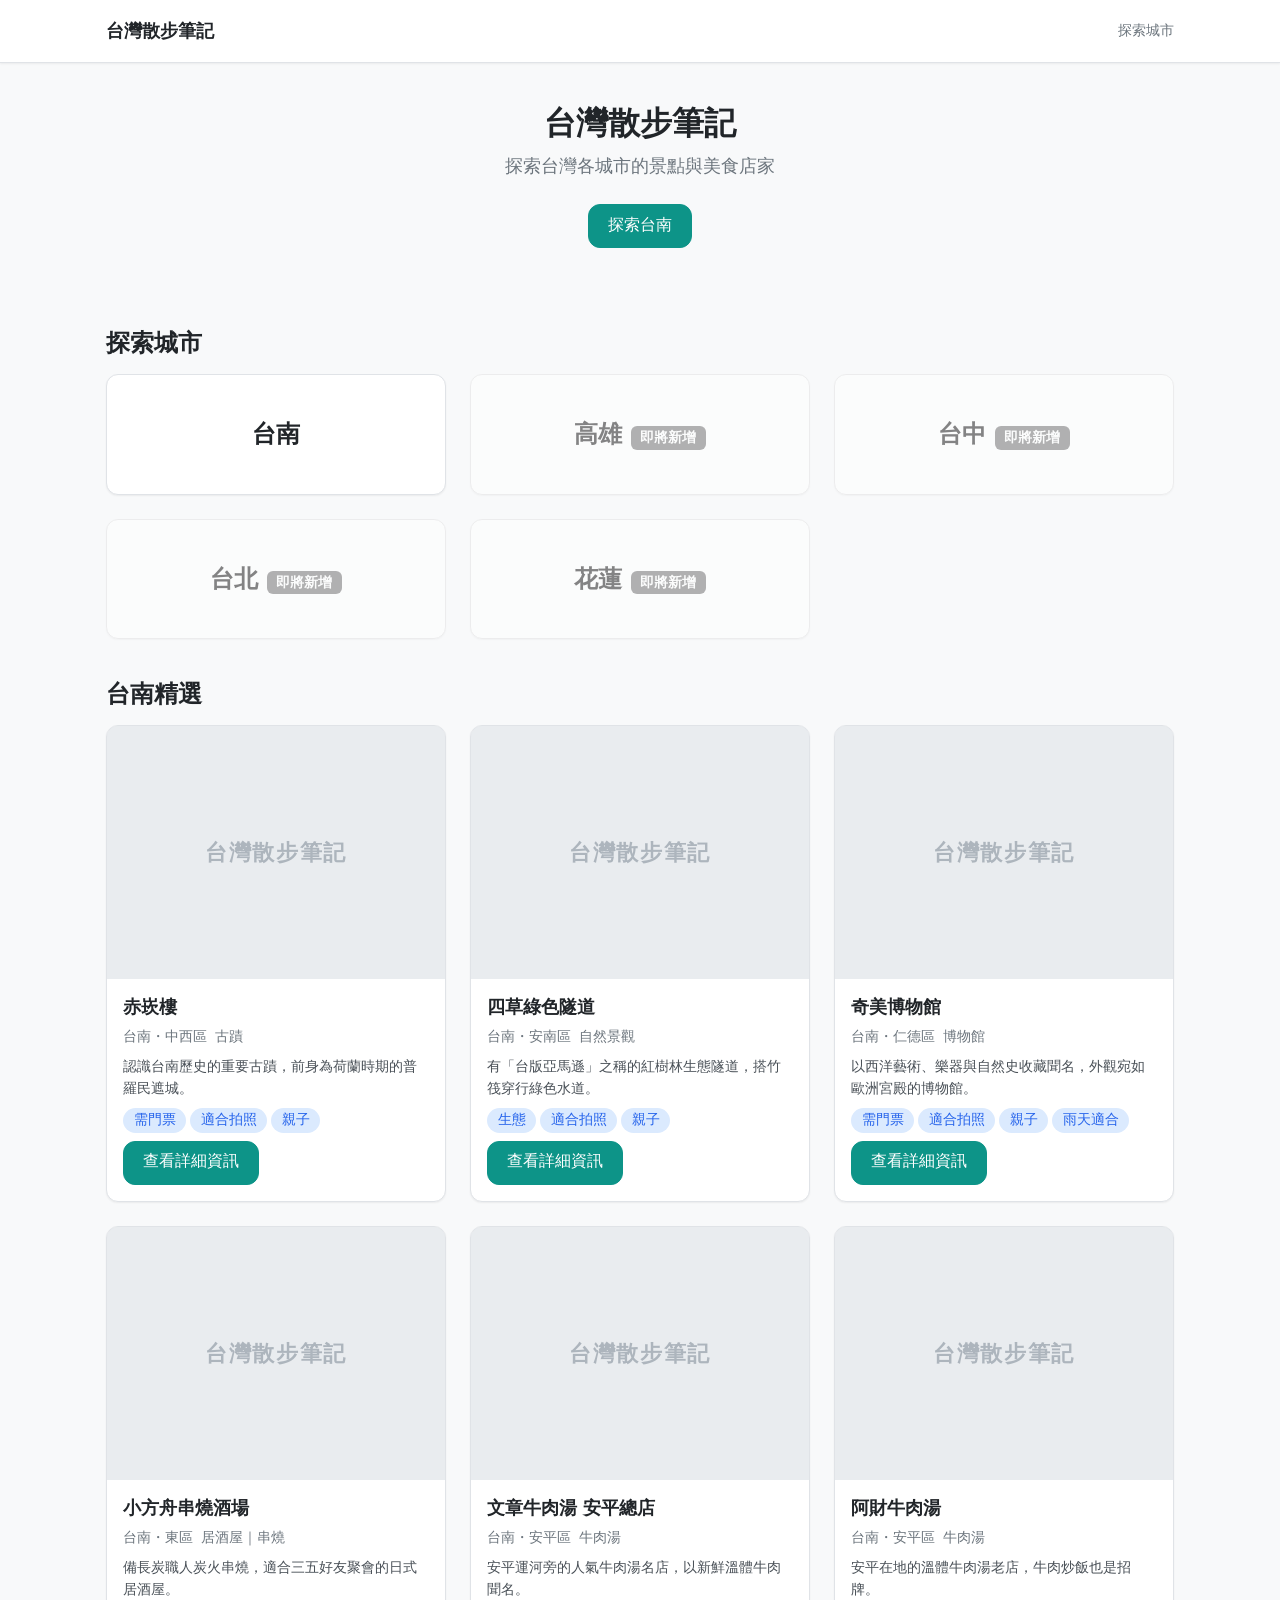
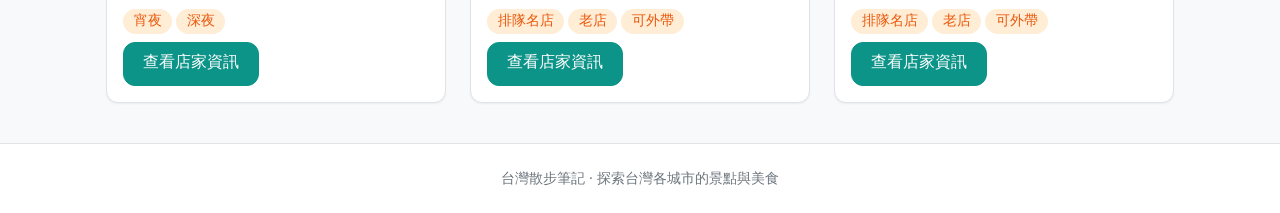
==== index.html @ 7b6f694f "台灣散步筆記（第一版） 台灣旅遊美食靜態網站，第一版聚焦台南。 - 首頁：城市入口 + 隨機精選（index.html / assets/js/home.js） - 城市頁：Leaflet 地圖 + " ====
<!DOCTYPE html>
<html lang="zh-Hant">
<head>
  <meta charset="UTF-8">
  <meta name="viewport" content="width=device-width, initial-scale=1">
  <title>台灣散步筆記 · 探索台灣各城市的景點與美食</title>
  <link rel="stylesheet" href="assets/css/style.css">
  <style>
    /* 首頁專用：僅為 hero 版面與段落間距，未更動任何共用元件樣式 */
    .hero {
      text-align: center;
      padding-block: var(--space-xl);
    }
    .hero h1 {
      font-size: var(--fs-2xl);
      margin-bottom: var(--space-sm);
    }
    .hero__intro {
      color: var(--color-text-muted);
      font-size: var(--fs-lg);
      margin: 0 auto var(--space-lg);
      max-width: 40ch;
    }
    .home-section {
      margin-block: var(--space-xl);
    }
    .home-section > h2 {
      font-size: var(--fs-xl);
    }
  </style>
</head>
<body>
  <header class="site-header">
    <div class="container">
      <a class="site-title" href="index.html">台灣散步筆記</a>
      <nav class="nav"><a href="index.html#cities">探索城市</a></nav>
    </div>
  </header>

  <main class="container">
    <!-- 1. Hero：網站名、一句介紹、探索台南按鈕 -->
    <section class="hero">
      <h1>台灣散步筆記</h1>
      <p class="hero__intro">探索台灣各城市的景點與美食店家</p>
      <a class="btn btn--primary" href="city.html?city=tainan">探索台南</a>
    </section>

    <!-- 2. 城市入口（nav 錨點目標）：由 home.js 填入 #cityGrid -->
    <section class="home-section" id="cities">
      <h2>探索城市</h2>
      <div class="city-grid" id="cityGrid"></div>
    </section>

    <!-- 3. 本期精選：由 home.js 隨機填入 #featuredGrid -->
    <section class="home-section">
      <h2>台南精選</h2>
      <div class="card-grid" id="featuredGrid"></div>
    </section>
  </main>

  <footer class="site-footer">
    <div class="container">台灣散步筆記 · 探索台灣各城市的景點與美食</div>
  </footer>

  <script src="data/data.js"></script>
  <script src="assets/js/shared.js"></script>
  <script src="assets/js/home.js"></script>
</body>
</html>
---- assets/css/style.css ----
/* ============================================================
 * style.css — 台灣散步筆記 共用樣式與設計系統
 * ============================================================
 * 這是全站共用的樣式表，供 Phase 2 各頁面套用。
 * 行動優先（mobile-first），桌機斷點為 min-width: 768px。
 *
 * ------------------------------------------------------------
 * 類別契約（CLASS CONTRACT）— 頁面請只使用以下類別名稱：
 * ------------------------------------------------------------
 * 版面 Layout
 *   .container        內容置中的最大寬度容器
 *   .site-header      頁首橫條（含網站名與導覽）
 *   .nav              頁首內的導覽連結列
 *   .site-footer      頁尾
 *
 * 卡片 Cards
 *   .card-grid        響應式卡片格線容器
 *   .card             單張卡片（景點／店家）
 *   .card-img         卡片圖片，object-fit:cover，固定 4:3
 *   .card-body        卡片文字區
 *   .card-title       卡片標題（地點名）
 *   .card-meta        卡片次要資訊（行政區、分類等）
 *
 * 標籤與徽章 Tags / Badges
 *   .tag              特色標籤／分類的小標
 *   .tag--attraction  景點色（藍）標籤
 *   .tag--restaurant  店家色（橘）標籤
 *   .badge            狀態徽章（如「即將新增」「需門票」）
 *
 * 按鈕 Buttons
 *   .btn              基本按鈕
 *   .btn--primary     主要動作按鈕（強調色）
 *
 * 篩選列 Filter bar
 *   .filter-bar       篩選列容器
 *   .filter-group     一組篩選（如「行政區」一組）
 *   .filter-btn       單顆篩選按鈕
 *   .filter-btn.is-active  作用中的篩選按鈕
 *
 * 城市入口 City entry
 *   .city-grid        城市卡片格線
 *   .city-card        單張城市卡片
 *   .city-card--disabled  即將新增（灰階、不可點）
 *
 * 詳細頁 Detail page
 *   .detail           詳細頁外層（桌機兩欄／手機堆疊）
 *   .detail-media     詳細頁圖片欄
 *   .detail-info      詳細頁資訊欄
 *
 * 空狀態 Empty state
 *   .empty-state      篩選無結果時的提示區
 *
 * 警告橫幅 Warning banner（給維護者，見 ADR 0001）
 *   .data-warning     資料含允許清單外用詞時的提示橫幅
 *
 * 地圖 Map
 *   .map              Leaflet 地圖容器（桌機 60vh／手機 50vh）
 *   .map-legend       地圖圖例（景點藍／店家橘）
 *   .map-preview      手機版固定於底部的地點預覽卡
 * ============================================================ */

/* ---------- 設計權杖 Design tokens ---------- */
:root {
  /* 色彩 palette — 清爽、現代、友善的旅遊風 */
  --color-bg:            #f8f9fa;   /* 頁面底色 */
  --color-surface:       #ffffff;   /* 卡片／面板底色 */
  --color-text:          #212529;   /* 主要文字 */
  --color-text-muted:    #6c757d;   /* 次要文字 */
  --color-border:        #e0e3e7;   /* 邊框、分隔線 */

  --color-primary:       #0d9488;   /* 品牌強調色（teal） */
  --color-primary-dark:  #0f766e;   /* 強調色深色（hover） */

  /* 地點類型／地圖標記色（全站共用，必填） */
  --color-attraction:    #2563eb;   /* 景點 = 藍 */
  --color-attraction-bg: #dbeafe;   /* 景點淺底 */
  --color-restaurant:    #ea580c;   /* 店家 = 橘 */
  --color-restaurant-bg: #ffedd5;   /* 店家淺底 */

  --color-warning:       #b45309;   /* 警告文字 */
  --color-warning-bg:    #fef3c7;   /* 警告底色 */
  --color-warning-border:#f59e0b;   /* 警告邊框 */

  /* 間距刻度 spacing scale */
  --space-xs:  0.25rem;
  --space-sm:  0.5rem;
  --space-md:  1rem;
  --space-lg:  1.5rem;
  --space-xl:  2.5rem;

  /* 圓角 border-radius */
  --radius-sm: 6px;
  --radius-md: 12px;
  --radius-lg: 20px;
  --radius-pill: 999px;

  /* 字級 font sizes */
  --fs-sm:   0.85rem;
  --fs-base: 1rem;
  --fs-lg:   1.15rem;
  --fs-xl:   1.5rem;
  --fs-2xl:  2rem;

  /* 陰影 shadow */
  --shadow-sm: 0 1px 2px rgba(0, 0, 0, 0.06);
  --shadow-md: 0 4px 12px rgba(0, 0, 0, 0.08);
  --shadow-lg: 0 10px 24px rgba(0, 0, 0, 0.12);

  /* 版面 */
  --container-max: 1100px;
}

/* ---------- 基礎 Base ---------- */
* { box-sizing: border-box; }

/* hidden 屬性保險：class 上的 display（如 .map-legend{display:flex}）會蓋掉
 * 瀏覽器內建的 [hidden]{display:none}，故明確以 !important 確保 hidden 生效。 */
[hidden] { display: none !important; }

html { -webkit-text-size-adjust: 100%; }

body {
  margin: 0;
  font-family: system-ui, -apple-system, "Segoe UI", Roboto,
               "Noto Sans TC", "Microsoft JhengHei", "PingFang TC", sans-serif;
  font-size: var(--fs-base);
  line-height: 1.6;
  color: var(--color-text);
  background: var(--color-bg);
}

img { max-width: 100%; display: block; }

a { color: var(--color-primary); text-decoration: none; }
a:hover { text-decoration: underline; }

h1, h2, h3 { line-height: 1.25; margin: 0 0 var(--space-md); }

/* ---------- 版面 Layout ---------- */
.container {
  width: 100%;
  max-width: var(--container-max);
  margin-inline: auto;
  padding-inline: var(--space-md);
}

.site-header {
  background: var(--color-surface);
  border-bottom: 1px solid var(--color-border);
  box-shadow: var(--shadow-sm);
}
.site-header .container {
  display: flex;
  flex-wrap: wrap;
  align-items: center;
  justify-content: space-between;
  gap: var(--space-sm);
  padding-block: var(--space-md);
}
.site-header .site-title,
.site-header .brand {
  font-size: var(--fs-lg);
  font-weight: 700;
  color: var(--color-text);
}

.nav {
  display: flex;
  flex-wrap: wrap;
  gap: var(--space-md);
  align-items: center;
}
.nav a {
  color: var(--color-text-muted);
  font-size: var(--fs-sm);
  padding: var(--space-xs) 0;
}
.nav a:hover,
.nav a.is-active { color: var(--color-primary); text-decoration: none; }

.site-footer {
  margin-top: var(--space-xl);
  padding-block: var(--space-lg);
  border-top: 1px solid var(--color-border);
  background: var(--color-surface);
  color: var(--color-text-muted);
  font-size: var(--fs-sm);
  text-align: center;
}

/* ---------- 卡片 Cards ---------- */
.card-grid {
  display: grid;
  gap: var(--space-lg);
  grid-template-columns: 1fr;               /* 手機：單欄 */
}
@media (min-width: 768px) {
  .card-grid { grid-template-columns: repeat(3, 1fr); } /* 桌機：三欄 */
}

.card {
  background: var(--color-surface);
  border: 1px solid var(--color-border);
  border-radius: var(--radius-md);
  box-shadow: var(--shadow-sm);
  overflow: hidden;
  display: flex;
  flex-direction: column;
  transition: transform 0.15s ease, box-shadow 0.15s ease;
}
.card:hover {
  transform: translateY(-3px);
  box-shadow: var(--shadow-md);
}

.card-img {
  width: 100%;
  aspect-ratio: 4 / 3;          /* 固定 4:3 */
  object-fit: cover;
  background: var(--color-border);
}

.card-body {
  padding: var(--space-md);
  display: flex;
  flex-direction: column;
  gap: var(--space-sm);
  flex: 1;
}
.card-title {
  font-size: var(--fs-lg);
  font-weight: 700;
  margin: 0;
}
.card-meta {
  font-size: var(--fs-sm);
  color: var(--color-text-muted);
  display: flex;
  flex-wrap: wrap;
  gap: var(--space-xs) var(--space-sm);
}
/* 整張卡片是可點的連結：清掉底線與繼承色 */
a.card { color: inherit; text-decoration: none; }
a.card:hover { text-decoration: none; }
.card-desc {
  margin: 0;
  font-size: var(--fs-sm);
  color: #495057;
}
.card-tags {
  display: flex;
  flex-wrap: wrap;
  gap: var(--space-xs);
}
.card-cta {
  margin-top: auto;   /* 按鈕永遠貼卡片底部，卡片高度不一時仍對齊 */
  align-self: flex-start;
}

/* ---------- 標籤與徽章 Tags / Badges ---------- */
.tag {
  display: inline-block;
  font-size: var(--fs-sm);
  line-height: 1;
  padding: 0.35em 0.7em;
  border-radius: var(--radius-pill);
  background: var(--color-bg);
  color: var(--color-text-muted);
  border: 1px solid var(--color-border);
}
.tag--attraction {
  background: var(--color-attraction-bg);
  color: var(--color-attraction);
  border-color: transparent;
}
.tag--restaurant {
  background: var(--color-restaurant-bg);
  color: var(--color-restaurant);
  border-color: transparent;
}

.badge {
  display: inline-block;
  font-size: var(--fs-sm);
  font-weight: 600;
  line-height: 1;
  padding: 0.35em 0.7em;
  border-radius: var(--radius-sm);
  background: var(--color-primary);
  color: #fff;
}

/* ---------- 按鈕 Buttons ---------- */
.btn {
  display: inline-block;
  font: inherit;
  font-size: var(--fs-base);
  line-height: 1.2;
  padding: 0.6em 1.2em;
  min-height: 44px;                 /* 手機觸控目標 */
  border: 1px solid var(--color-border);
  border-radius: var(--radius-md);
  background: var(--color-surface);
  color: var(--color-text);
  cursor: pointer;
  text-align: center;
  transition: background 0.15s ease, border-color 0.15s ease;
}
.btn:hover { background: var(--color-bg); text-decoration: none; }
.btn--primary {
  background: var(--color-primary);
  border-color: var(--color-primary);
  color: #fff;
}
.btn--primary:hover { background: var(--color-primary-dark); border-color: var(--color-primary-dark); }

/* ---------- 篩選列 Filter bar ---------- */
.filter-bar {
  display: flex;
  flex-direction: column;
  gap: var(--space-md);
  margin-block: var(--space-lg);
}
.filter-group {
  display: flex;
  flex-wrap: wrap;
  align-items: center;
  gap: var(--space-sm);
}
.filter-group__label {
  font-size: var(--fs-sm);
  font-weight: 600;
  color: var(--color-text-muted);
  margin-right: var(--space-xs);
}
.filter-btn {
  font: inherit;
  font-size: var(--fs-sm);
  line-height: 1;
  padding: 0.5em 0.9em;
  min-height: 40px;
  border: 1px solid var(--color-border);
  border-radius: var(--radius-pill);
  background: var(--color-surface);
  color: var(--color-text);
  cursor: pointer;
  transition: background 0.15s ease, color 0.15s ease, border-color 0.15s ease;
}
.filter-btn:hover { background: var(--color-bg); }
.filter-btn.is-active {
  background: var(--color-primary);
  border-color: var(--color-primary);
  color: #fff;
}

/* ---------- 城市入口 City entry ---------- */
.city-grid {
  display: grid;
  gap: var(--space-lg);
  grid-template-columns: 1fr;
}
@media (min-width: 768px) {
  .city-grid { grid-template-columns: repeat(3, 1fr); }
}
.city-card {
  position: relative;
  background: var(--color-surface);
  border: 1px solid var(--color-border);
  border-radius: var(--radius-md);
  box-shadow: var(--shadow-sm);
  padding: var(--space-xl) var(--space-lg);
  text-align: center;
  font-size: var(--fs-xl);
  font-weight: 700;
  color: var(--color-text);
  transition: transform 0.15s ease, box-shadow 0.15s ease;
}
a.city-card:hover {
  transform: translateY(-3px);
  box-shadow: var(--shadow-md);
  text-decoration: none;
}
.city-card--disabled {
  filter: grayscale(1);
  opacity: 0.55;
  pointer-events: none;         /* 即將新增：不可點 */
  cursor: default;
}

/* ---------- 詳細頁 Detail page ---------- */
.detail {
  display: grid;
  gap: var(--space-lg);
  grid-template-columns: 1fr;    /* 手機：堆疊 */
  margin-block: var(--space-lg);
}
@media (min-width: 768px) {
  .detail { grid-template-columns: 1fr 1fr; align-items: start; } /* 桌機：兩欄 */
}
.detail-media img {
  width: 100%;
  aspect-ratio: 4 / 3;
  object-fit: cover;
  border-radius: var(--radius-md);
  box-shadow: var(--shadow-sm);
}
.detail-info {
  display: flex;
  flex-direction: column;
  gap: var(--space-md);
}

/* ---------- 空狀態 Empty state ---------- */
.empty-state {
  text-align: center;
  color: var(--color-text-muted);
  padding: var(--space-xl) var(--space-md);
  border: 1px dashed var(--color-border);
  border-radius: var(--radius-md);
  background: var(--color-surface);
}

/* ---------- 警告橫幅 Warning banner（給維護者，ADR 0001） ---------- */
.data-warning {
  background: var(--color-warning-bg);
  border: 1px solid var(--color-warning-border);
  border-left-width: 5px;
  color: var(--color-warning);
  border-radius: var(--radius-sm);
  padding: var(--space-md);
  margin-block: var(--space-md);
  font-size: var(--fs-sm);
}

/* ---------- 地圖 Map ---------- */
.map {
  width: 100%;
  height: 50vh;                  /* 手機 */
  border-radius: var(--radius-md);
  overflow: hidden;
  box-shadow: var(--shadow-sm);
}
@media (min-width: 768px) {
  .map { height: 60vh; }         /* 桌機 */
}

.map-legend {
  display: flex;
  flex-wrap: wrap;
  gap: var(--space-md);
  padding: var(--space-sm) var(--space-md);
  background: var(--color-surface);
  border: 1px solid var(--color-border);
  border-radius: var(--radius-md);
  font-size: var(--fs-sm);
}
.map-legend__item { display: inline-flex; align-items: center; gap: var(--space-xs); }
.map-legend__dot {
  width: 14px; height: 14px;
  border-radius: 50%;
  display: inline-block;
}
.map-legend__dot--attraction { background: var(--color-attraction); }
.map-legend__dot--restaurant { background: var(--color-restaurant); }

/* 手機版：固定於畫面底部的地點預覽卡 */
.map-preview {
  position: fixed;
  left: var(--space-md);
  right: var(--space-md);
  bottom: var(--space-md);
  z-index: 1000;
  background: var(--color-surface);
  border: 1px solid var(--color-border);
  border-radius: var(--radius-md);
  box-shadow: var(--shadow-lg);
  padding: var(--space-md);
}
.map-preview[hidden] { display: none; }
@media (min-width: 768px) {
  /* 桌機不用固定底部卡；如需顯示可改為靜態面板 */
  .map-preview {
    position: static;
    left: auto; right: auto; bottom: auto;
    box-shadow: var(--shadow-sm);
  }
}

/* 地圖預覽卡內部版面（由 shared.js 的 renderPreview 產生） */
.map-preview__inner,
.map-preview { display: flex; gap: var(--space-md); align-items: flex-start; }
.map-preview__img {
  width: 96px;
  flex: 0 0 96px;
  aspect-ratio: 4 / 3;
  object-fit: cover;
  border-radius: var(--radius-sm);
}
.map-preview__content { flex: 1; min-width: 0; display: flex; flex-direction: column; gap: var(--space-xs); }
.map-preview__title { font-weight: 700; font-size: var(--fs-lg); }
.map-preview__meta { font-size: var(--fs-sm); color: var(--color-text-muted); }
.map-preview__desc { margin: 0; font-size: var(--fs-sm); color: #495057; }
.map-preview__dishes { font-size: var(--fs-sm); }
.map-preview__tags { display: flex; flex-wrap: wrap; gap: var(--space-xs); }
.map-preview__content .btn { margin-top: var(--space-xs); align-self: flex-start; }
/* 關閉鈕（可選用） */
.map-preview__close {
  position: absolute; top: var(--space-xs); right: var(--space-sm);
  border: none; background: none; font-size: 1.4rem; line-height: 1;
  color: var(--color-text-muted); cursor: pointer;
}
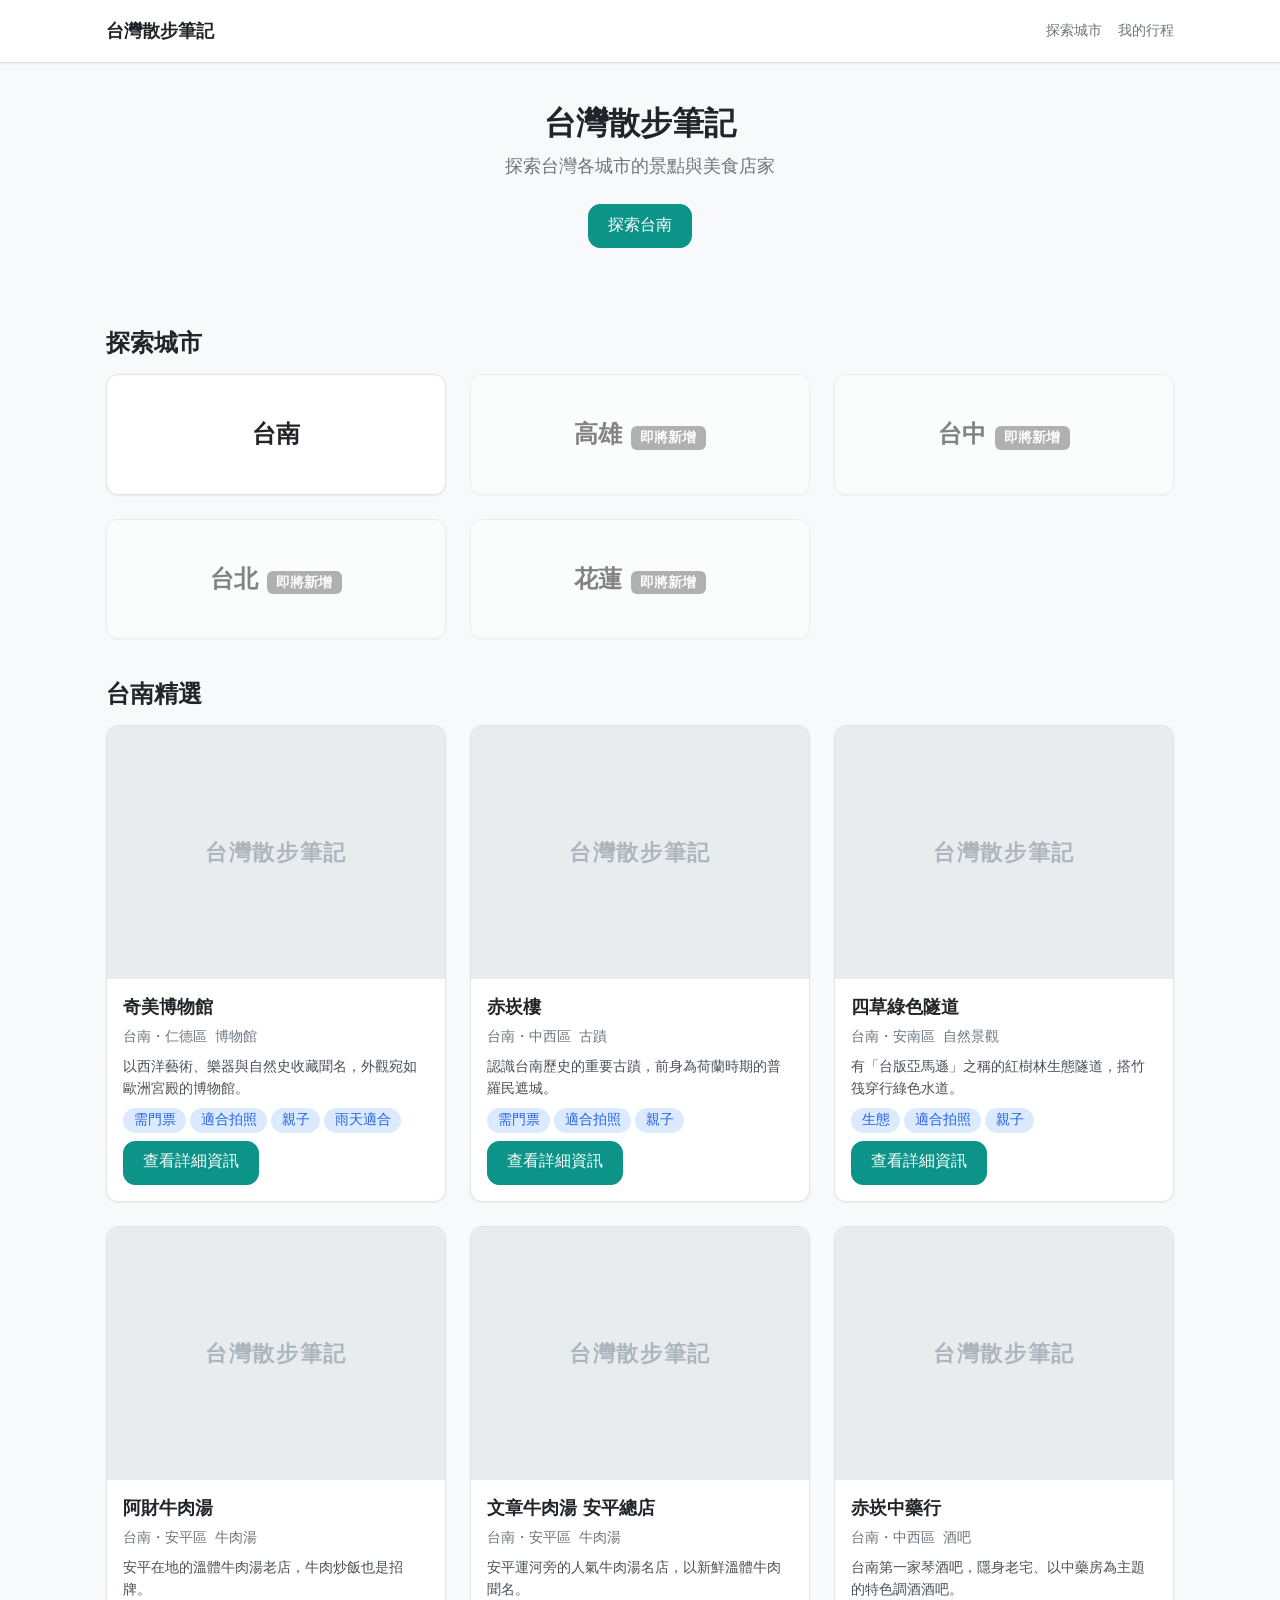
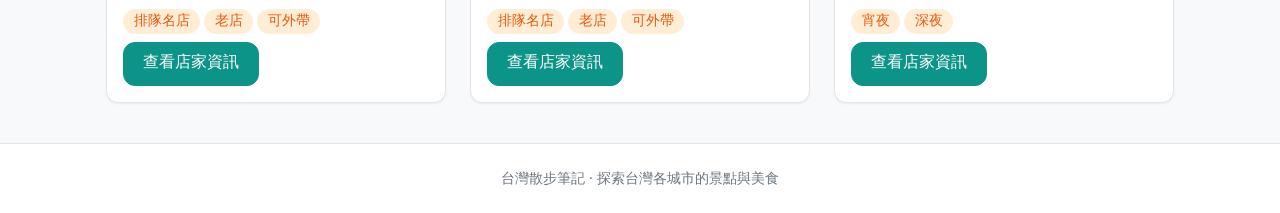
==== commit 3effa00b: "feat: 新增「我的行程」規劃頁（localStorage、多行程、天數安排） - 新增 plan.html + plan.js：行程管理（多個命名行程、切換/改名/刪除）、   抽象天數（未分配＋" ====
--- a/index.html
+++ b/index.html
@@ -33,7 +33,7 @@
   <header class="site-header">
     <div class="container">
       <a class="site-title" href="index.html">台灣散步筆記</a>
-      <nav class="nav"><a href="index.html#cities">探索城市</a></nav>
+      <nav class="nav"><a href="index.html#cities">探索城市</a><a href="plan.html">我的行程</a></nav>
     </div>
   </header>
 
--- a/assets/css/style.css
+++ b/assets/css/style.css
@@ -77,6 +77,9 @@
   --color-restaurant:    #ea580c;   /* 店家 = 橘 */
   --color-restaurant-bg: #ffedd5;   /* 店家淺底 */
 
+  --color-pin:           #7c3aed;   /* 已固定 = 紫（ADR 0004，地圖外環＋卡片粗框） */
+  --color-pin-bg:        #ede9fe;   /* 已固定淺底 */
+
   --color-warning:       #b45309;   /* 警告文字 */
   --color-warning-bg:    #fef3c7;   /* 警告底色 */
   --color-warning-border:#f59e0b;   /* 警告邊框 */
@@ -212,6 +215,12 @@
   transform: translateY(-3px);
   box-shadow: var(--shadow-md);
 }
+/* 被固定的地點卡片（ADR 0004）：紫色粗框 + 淡紫外光，浮到列表最前面。 */
+.card--pinned {
+  border-color: var(--color-pin);
+  border-width: 3px;
+  box-shadow: 0 0 0 1px var(--color-pin), var(--shadow-md);
+}
 
 .card-img {
   width: 100%;
@@ -313,6 +322,13 @@
   color: #fff;
 }
 .btn--primary:hover { background: var(--color-primary-dark); border-color: var(--color-primary-dark); }
+/* 「清除固定（N）」：紫色外框，與「已固定」的視覺語言一致（ADR 0004）。 */
+.btn--pin {
+  border-color: var(--color-pin);
+  color: var(--color-pin);
+  background: var(--color-pin-bg);
+}
+.btn--pin:hover { background: #ddd6fe; }
 
 /* ---------- 篩選列 Filter bar ---------- */
 .filter-bar {
@@ -462,6 +478,27 @@
 }
 .map-legend__dot--attraction { background: var(--color-attraction); }
 .map-legend__dot--restaurant { background: var(--color-restaurant); }
+/* 圖例：已固定＝任一類型色的圓點外加紫色粗環（ADR 0004）。 */
+.map-legend__dot--pin {
+  background: var(--color-text-muted);
+  border: 3px solid var(--color-pin);
+  width: 16px; height: 16px;
+}
+
+/* 地圖上的「顯示全部」控制項（Leaflet 自訂控制項，ADR 0004）。 */
+.map-showall-btn {
+  font: inherit;
+  font-size: var(--fs-sm);
+  line-height: 1;
+  padding: 0.5em 0.8em;
+  border: 1px solid var(--color-border);
+  border-radius: var(--radius-sm);
+  background: var(--color-surface);
+  color: var(--color-text);
+  cursor: pointer;
+  box-shadow: var(--shadow-sm);
+}
+.map-showall-btn:hover { background: var(--color-bg); }
 
 /* 手機版：固定於畫面底部的地點預覽卡 */
 .map-preview {
@@ -502,10 +539,310 @@
 .map-preview__desc { margin: 0; font-size: var(--fs-sm); color: #495057; }
 .map-preview__dishes { font-size: var(--fs-sm); }
 .map-preview__tags { display: flex; flex-wrap: wrap; gap: var(--space-xs); }
-.map-preview__content .btn { margin-top: var(--space-xs); align-self: flex-start; }
+/* CTA 與「固定」鈕並排（ADR 0004）。 */
+.map-preview__actions {
+  display: flex;
+  flex-wrap: wrap;
+  gap: var(--space-sm);
+  align-items: center;
+  margin-top: var(--space-xs);
+}
+.map-preview__actions .btn { margin-top: 0; }
+/* 「固定／取消固定」切換鈕：未固定為紫色外框，已固定為紫色實心。 */
+.map-preview__pin {
+  font: inherit;
+  font-size: var(--fs-sm);
+  line-height: 1.2;
+  padding: 0.5em 0.9em;
+  min-height: 40px;
+  border: 1px solid var(--color-pin);
+  border-radius: var(--radius-md);
+  background: var(--color-pin-bg);
+  color: var(--color-pin);
+  cursor: pointer;
+  white-space: nowrap;
+}
+.map-preview__pin:hover { background: #ddd6fe; }
+.map-preview__pin.is-pinned {
+  background: var(--color-pin);
+  color: #fff;
+}
 /* 關閉鈕（可選用） */
 .map-preview__close {
   position: absolute; top: var(--space-xs); right: var(--space-sm);
   border: none; background: none; font-size: 1.4rem; line-height: 1;
   color: var(--color-text-muted); cursor: pointer;
 }
+
+/* ============================================================
+ * 行程規劃（我的行程）
+ * ============================================================ */
+
+/* ---------- 加入行程按鈕（詳細頁 inline／城市頁列表卡覆蓋） ---------- */
+.add-trip-btn {
+  display: inline-flex;
+  align-items: center;
+  gap: var(--space-xs);
+  padding: var(--space-xs) var(--space-md);
+  font-size: var(--fs-sm);
+  font-weight: 600;
+  line-height: 1;
+  cursor: pointer;
+  border: 1px solid var(--color-primary);
+  border-radius: var(--radius-pill);
+  background: var(--color-surface);
+  color: var(--color-primary);
+}
+.add-trip-btn:hover { background: var(--color-bg); }
+.add-trip-btn.is-added {
+  background: var(--color-primary);
+  border-color: var(--color-primary);
+  color: #fff;
+}
+/* 詳細頁：與「在 Google 地圖開啟」並排時留點間距 */
+.detail-block .add-trip-btn { margin-left: var(--space-sm); }
+
+/* 城市頁列表卡：整張卡是 <a>，把加入鈕當兄弟節點浮在右上角 */
+.card-wrap { position: relative; display: flex; flex-direction: column; }
+.card-wrap > .card { flex: 1; }
+.card-wrap .add-trip-btn {
+  position: absolute;
+  top: var(--space-sm);
+  right: var(--space-sm);
+  z-index: 2;
+  background: rgba(255, 255, 255, 0.94);
+  box-shadow: var(--shadow-sm);
+}
+.card-wrap .add-trip-btn.is-added {
+  background: var(--color-primary);
+}
+
+/* ---------- 加入行程選單（trip-picker popover） ---------- */
+.trip-picker__backdrop {
+  position: fixed;
+  inset: 0;
+  z-index: 1200;
+  background: transparent;
+}
+.trip-picker {
+  /* position/top/left 由 trip-picker.js 動態設定（fixed） */
+  z-index: 1201;
+  min-width: 220px;
+  max-width: 300px;
+  max-height: 60vh;
+  overflow-y: auto;
+  background: var(--color-surface);
+  border: 1px solid var(--color-border);
+  border-radius: var(--radius-md);
+  box-shadow: var(--shadow-md);
+  padding: var(--space-sm);
+}
+.trip-picker__list { display: flex; flex-direction: column; gap: 2px; }
+.trip-picker__item {
+  display: flex;
+  align-items: center;
+  gap: var(--space-xs);
+  width: 100%;
+  text-align: left;
+  padding: var(--space-sm);
+  font-size: var(--fs-base);
+  border: none;
+  border-radius: var(--radius-sm);
+  background: none;
+  color: var(--color-text);
+  cursor: pointer;
+}
+.trip-picker__item:hover { background: var(--color-bg); }
+.trip-picker__item.is-added { color: var(--color-primary); font-weight: 600; }
+.trip-picker__check { color: var(--color-primary); font-weight: 700; }
+.trip-picker__name { flex: 1; min-width: 0; }
+.trip-picker__empty {
+  padding: var(--space-sm) var(--space-sm) var(--space-md);
+  font-size: var(--fs-sm);
+  color: var(--color-text-muted);
+}
+.trip-picker__new {
+  display: flex;
+  gap: var(--space-xs);
+  margin-top: var(--space-sm);
+  padding-top: var(--space-sm);
+  border-top: 1px solid var(--color-border);
+}
+.trip-picker__new-input {
+  flex: 1;
+  min-width: 0;
+  padding: var(--space-xs) var(--space-sm);
+  font-size: var(--fs-sm);
+  border: 1px solid var(--color-border);
+  border-radius: var(--radius-sm);
+}
+.trip-picker__new-btn {
+  flex: none;
+  padding: var(--space-xs) var(--space-md);
+  font-size: var(--fs-sm);
+  font-weight: 600;
+  cursor: pointer;
+  border: 1px solid var(--color-primary);
+  border-radius: var(--radius-sm);
+  background: var(--color-primary);
+  color: #fff;
+}
+.trip-picker__new-btn:hover { background: var(--color-primary-dark); }
+
+/* ---------- 行程管理列 ---------- */
+.trip-manager {
+  display: flex;
+  flex-wrap: wrap;
+  align-items: center;
+  gap: var(--space-sm);
+  margin-block: var(--space-md) var(--space-lg);
+}
+.trip-manager__edit { display: flex; flex-wrap: wrap; gap: var(--space-sm); align-items: center; }
+.trip-select,
+.trip-manager__input,
+.plan-card__move {
+  padding: var(--space-xs) var(--space-sm);
+  font-size: var(--fs-base);
+  color: var(--color-text);
+  background: var(--color-surface);
+  border: 1px solid var(--color-border);
+  border-radius: var(--radius-sm);
+}
+.trip-select { min-width: 12rem; max-width: 100%; }
+.trip-manager__input { min-width: 12rem; }
+
+/* ---------- 天數選擇列 ---------- */
+.day-tabs {
+  display: flex;
+  flex-wrap: wrap;
+  gap: var(--space-sm);
+  margin-block: var(--space-md);
+}
+.day-tab {
+  padding: var(--space-xs) var(--space-md);
+  font-size: var(--fs-sm);
+  cursor: pointer;
+  border: 1px solid var(--color-border);
+  border-radius: var(--radius-pill);
+  background: var(--color-surface);
+  color: var(--color-text);
+}
+.day-tab:hover { background: var(--color-bg); }
+.day-tab.is-active {
+  background: var(--color-primary);
+  border-color: var(--color-primary);
+  color: #fff;
+}
+.day-tab--add { border-style: dashed; color: var(--color-text-muted); }
+.day-tab--remove {
+  border-color: var(--color-warning-border);
+  background: var(--color-warning-bg);
+  color: var(--color-warning);
+}
+
+/* ---------- 行程頁版面（桌機左地圖右清單／手機上下） ---------- */
+.plan-layout {
+  display: flex;
+  flex-direction: column;
+  gap: var(--space-lg);
+}
+@media (min-width: 768px) {
+  .plan-layout { flex-direction: row; align-items: flex-start; }
+  .plan-map-pane {
+    flex: 1 1 55%;
+    position: sticky;
+    top: var(--space-md);
+  }
+  .plan-list-pane { flex: 1 1 45%; min-width: 0; }
+}
+
+/* 該天無地點時的地圖區訊息（沿用 .map 尺寸，改成虛線空狀態外觀） */
+.plan-map__msg {
+  display: flex;
+  align-items: center;
+  justify-content: center;
+  text-align: center;
+  padding: var(--space-lg);
+  color: var(--color-text-muted);
+  background: var(--color-surface);
+  border: 1px dashed var(--color-border);
+  box-shadow: none;
+}
+
+/* ---------- 地圖編號標記（divIcon） ---------- */
+/* 清掉 Leaflet 對 div icon 的預設白底與邊框 */
+.plan-marker-wrap { background: none; border: none; }
+.plan-marker {
+  width: 28px;
+  height: 28px;
+  border-radius: 50%;
+  display: flex;
+  align-items: center;
+  justify-content: center;
+  font-size: var(--fs-sm);
+  font-weight: 700;
+  color: #fff;
+  border: 2px solid #fff;
+  box-shadow: var(--shadow-sm);
+  box-sizing: border-box;
+}
+.plan-marker--attraction { background: var(--color-attraction); }
+.plan-marker--restaurant { background: var(--color-restaurant); }
+.plan-marker.is-active {
+  box-shadow: 0 0 0 4px var(--color-pin);
+  z-index: 1000;
+}
+
+/* ---------- 行程頁地點卡 ---------- */
+.plan-card {
+  position: relative;
+  display: flex;
+  gap: var(--space-md);
+  align-items: flex-start;
+  padding: var(--space-md);
+  background: var(--color-surface);
+  border: 1px solid var(--color-border);
+  border-radius: var(--radius-md);
+  box-shadow: var(--shadow-sm);
+}
+.plan-card + .plan-card { margin-top: var(--space-md); }
+.plan-card.is-active {
+  border-color: var(--color-pin);
+  box-shadow: 0 0 0 2px var(--color-pin), var(--shadow-md);
+}
+.plan-card__num {
+  flex: none;
+  width: 26px;
+  height: 26px;
+  border-radius: 50%;
+  display: flex;
+  align-items: center;
+  justify-content: center;
+  font-size: var(--fs-sm);
+  font-weight: 700;
+  color: #fff;
+  background: var(--color-text);
+}
+.plan-card__link { flex: none; display: block; }
+.plan-card__img {
+  width: 88px;
+  height: 66px;               /* 4:3 */
+  object-fit: cover;
+  border-radius: var(--radius-sm);
+  background: var(--color-border);
+}
+.plan-card__body { flex: 1; min-width: 0; display: flex; flex-direction: column; gap: var(--space-xs); }
+.plan-card__title { font-weight: 700; color: var(--color-text); }
+.plan-card__title:hover { color: var(--color-primary); text-decoration: none; }
+.plan-card__meta { font-size: var(--fs-sm); color: var(--color-text-muted); }
+.plan-card__controls { display: flex; flex-wrap: wrap; align-items: center; gap: var(--space-sm); margin-top: var(--space-xs); }
+.plan-card__remove {
+  padding: var(--space-xs) var(--space-md);
+  font-size: var(--fs-sm);
+  cursor: pointer;
+  border: 1px solid var(--color-border);
+  border-radius: var(--radius-sm);
+  background: var(--color-surface);
+  color: var(--color-text-muted);
+}
+.plan-card__remove:hover { border-color: var(--color-restaurant); color: var(--color-restaurant); }
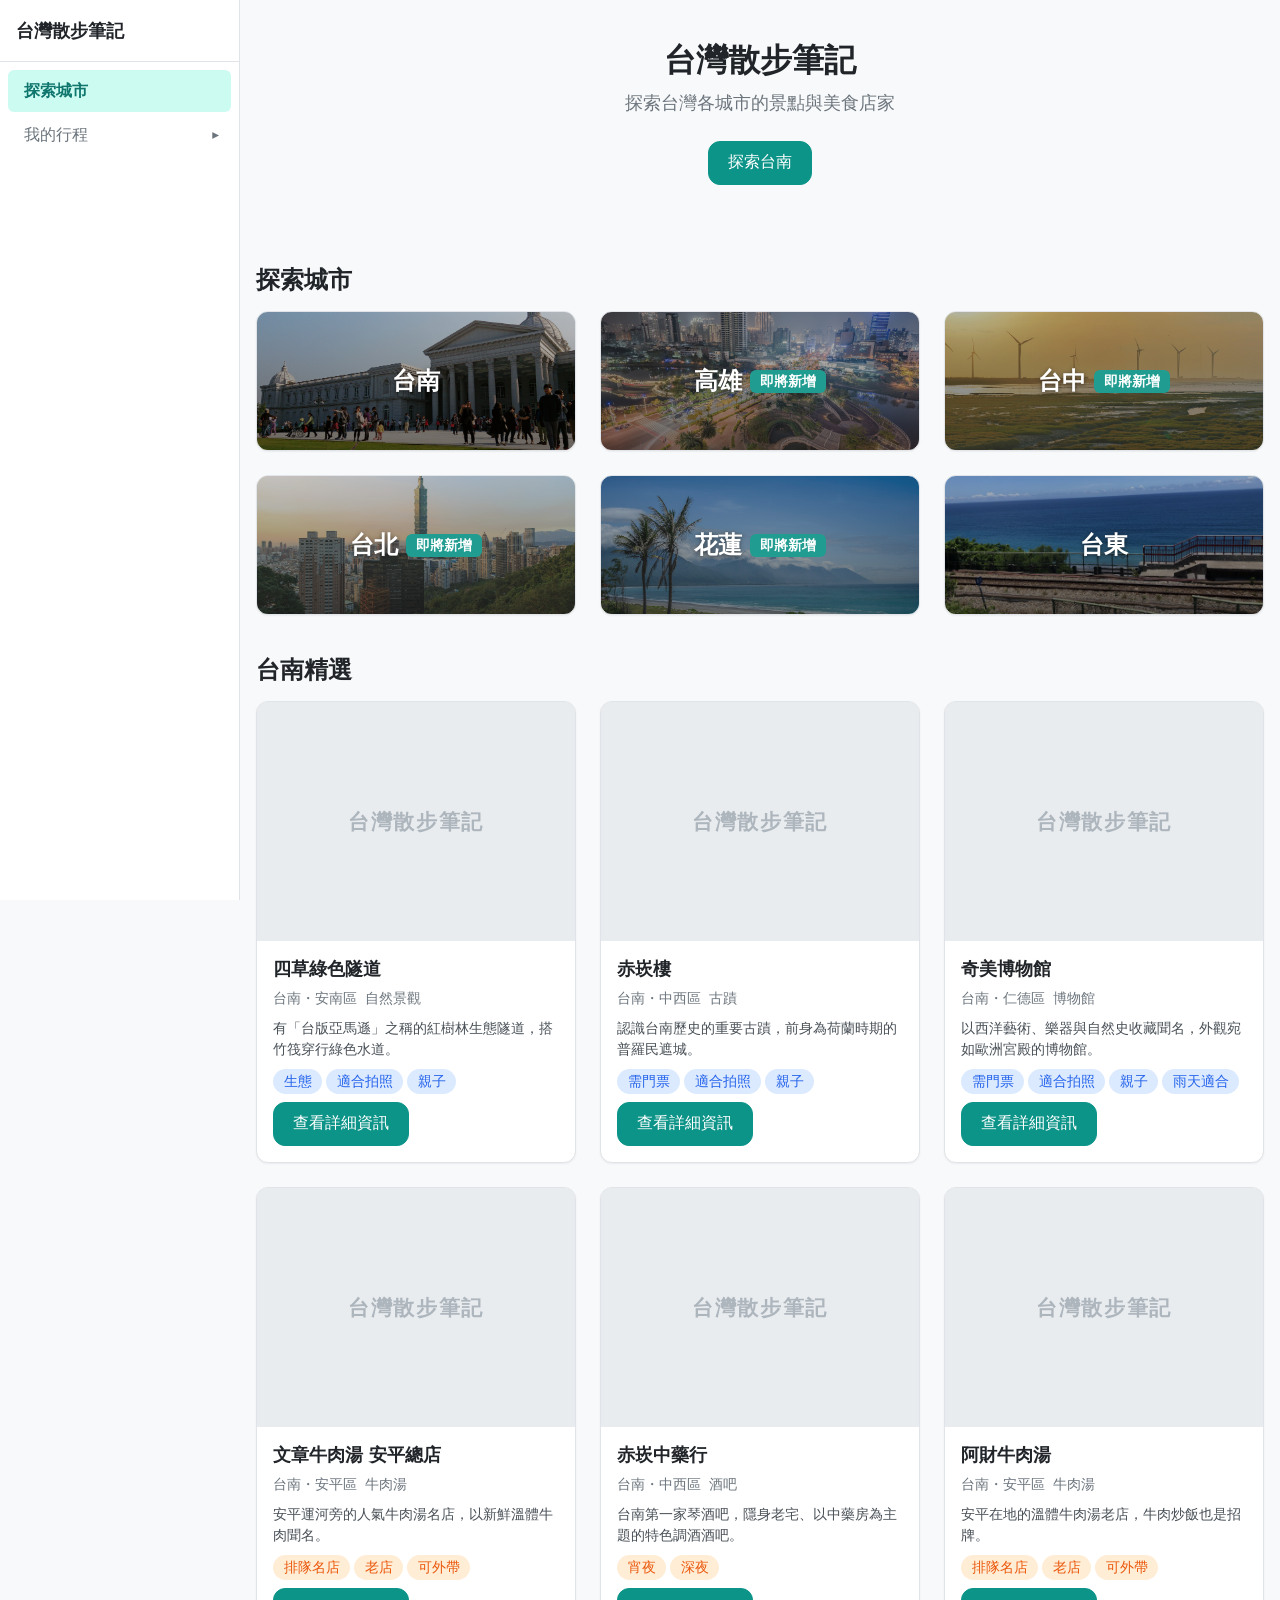
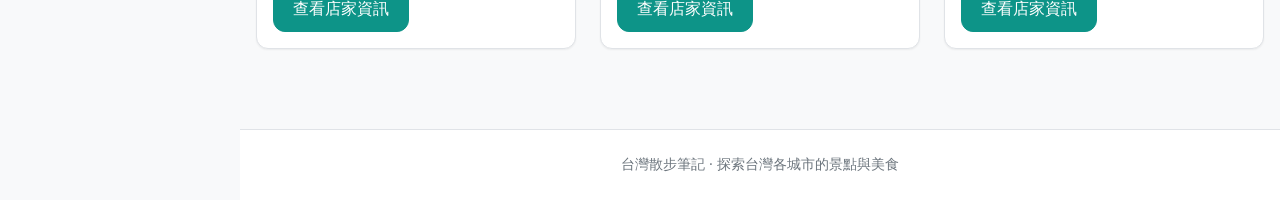
==== commit dcdc88a4: "feat: 全站左側側邊欄導覽與行程下拉清單 將四頁各自寫死的右上角頁首改為共用左側側邊欄（新增 sidebar.js 動態渲染）。 「我的行程」併入可展開下拉、列出所有行程（不顯示數字），底部固定「" ====
--- a/index.html
+++ b/index.html
@@ -29,14 +29,12 @@
     }
   </style>
 </head>
-<body>
-  <header class="site-header">
-    <div class="container">
-      <a class="site-title" href="index.html">台灣散步筆記</a>
-      <nav class="nav"><a href="index.html#cities">探索城市</a><a href="plan.html">我的行程</a></nav>
-    </div>
-  </header>
+<body data-page="explore">
+  <div class="app-shell">
+    <!-- 全站側邊欄：內容由 assets/js/sidebar.js 動態填入 -->
+    <aside class="sidebar" id="app-sidebar"></aside>
 
+    <div class="app-content">
   <main class="container">
     <!-- 1. Hero：網站名、一句介紹、探索台南按鈕 -->
     <section class="hero">
@@ -61,9 +59,13 @@
   <footer class="site-footer">
     <div class="container">台灣散步筆記 · 探索台灣各城市的景點與美食</div>
   </footer>
+    </div><!-- /.app-content -->
+  </div><!-- /.app-shell -->
 
   <script src="data/data.js"></script>
   <script src="assets/js/shared.js"></script>
+  <script src="assets/js/trip-store.js"></script>
+  <script src="assets/js/sidebar.js"></script>
   <script src="assets/js/home.js"></script>
 </body>
 </html>
--- a/assets/css/style.css
+++ b/assets/css/style.css
@@ -70,6 +70,7 @@
 
   --color-primary:       #0d9488;   /* 品牌強調色（teal） */
   --color-primary-dark:  #0f766e;   /* 強調色深色（hover） */
+  --color-primary-bg:    #ccfbf1;   /* 強調色淺底（側邊欄選中項） */
 
   /* 地點類型／地圖標記色（全站共用，必填） */
   --color-attraction:    #2563eb;   /* 景點 = 藍 */
@@ -380,7 +381,12 @@
 }
 .city-card {
   position: relative;
-  background: var(--color-surface);
+  display: flex;
+  align-items: center;
+  justify-content: center;
+  gap: var(--space-sm);
+  min-height: 140px;
+  overflow: hidden;             /* 讓背景照與漸層被圓角裁切 */
   border: 1px solid var(--color-border);
   border-radius: var(--radius-md);
   box-shadow: var(--shadow-sm);
@@ -388,20 +394,50 @@
   text-align: center;
   font-size: var(--fs-xl);
   font-weight: 700;
-  color: var(--color-text);
+  /* 特色背景照：由 city-card--<slug> 指定 background-image；置中裁切鋪滿 */
+  background-color: var(--color-surface);
+  background-size: cover;
+  background-position: center;
+  color: #fff;
   transition: transform 0.15s ease, box-shadow 0.15s ease;
+}
+/* 深色漸層遮罩：壓在背景照上、文字之下，確保白字在任何照片上都清楚 */
+.city-card::before {
+  content: "";
+  position: absolute;
+  inset: 0;
+  background: linear-gradient(180deg, rgba(0, 0, 0, 0.25) 0%, rgba(0, 0, 0, 0.55) 100%);
+}
+.city-card__name {
+  position: relative;           /* 疊在遮罩之上 */
+  z-index: 1;
+  text-shadow: 0 1px 4px rgba(0, 0, 0, 0.6);
+}
+.city-card .badge {
+  position: relative;
+  z-index: 1;
 }
 a.city-card:hover {
   transform: translateY(-3px);
   box-shadow: var(--shadow-md);
   text-decoration: none;
 }
+a.city-card:hover::before {
+  background: linear-gradient(180deg, rgba(0, 0, 0, 0.15) 0%, rgba(0, 0, 0, 0.45) 100%);
+}
 .city-card--disabled {
-  filter: grayscale(1);
-  opacity: 0.55;
+  opacity: 0.92;                /* 彩色呈現，僅微降透明度暗示尚未開放 */
   pointer-events: none;         /* 即將新增：不可點 */
   cursor: default;
 }
+
+/* 各縣市特色背景照（來源見 assets/images/cities/CREDITS.md） */
+.city-card--tainan    { background-image: url("../images/cities/tainan.jpg"); }
+.city-card--kaohsiung { background-image: url("../images/cities/kaohsiung.jpg"); }
+.city-card--taichung  { background-image: url("../images/cities/taichung.jpg"); }
+.city-card--taipei    { background-image: url("../images/cities/taipei.jpg"); }
+.city-card--hualien   { background-image: url("../images/cities/hualien.jpg"); }
+.city-card--taitung   { background-image: url("../images/cities/taitung.jpg"); }
 
 /* ---------- 詳細頁 Detail page ---------- */
 .detail {
@@ -625,7 +661,8 @@
   background: transparent;
 }
 .trip-picker {
-  /* position/top/left 由 trip-picker.js 動態設定（fixed） */
+  /* 定位語境由 CSS 提供；實際 top/left 座標由 trip-picker.js 動態設定 */
+  position: fixed;
   z-index: 1201;
   min-width: 220px;
   max-width: 300px;
@@ -756,6 +793,13 @@
   .plan-list-pane { flex: 1 1 45%; min-width: 0; }
 }
 
+/* 行程頁手機版：地圖高度收斂（比城市頁的 50vh 更矮），讓清單更快浮現；
+ * 只限定在行程頁的地圖，不影響城市頁。桌機維持 60vh 並排。 */
+.plan-map-pane .map { height: 38vh; }
+@media (min-width: 768px) {
+  .plan-map-pane .map { height: 60vh; }
+}
+
 /* 該天無地點時的地圖區訊息（沿用 .map 尺寸，改成虛線空狀態外觀） */
 .plan-map__msg {
   display: flex;
@@ -846,3 +890,263 @@
   color: var(--color-text-muted);
 }
 .plan-card__remove:hover { border-color: var(--color-restaurant); color: var(--color-restaurant); }
+
+/* ============================================================
+ * 全站側邊欄導覽（Sidebar navigation）
+ * ------------------------------------------------------------
+ * 由 assets/js/sidebar.js 動態填入 #app-sidebar；四頁共用。
+ * 桌機：固定於左側常駐；手機：收合成漢堡選單、點開由左側滑出抽屜。
+ * ============================================================ */
+
+/* 外層版面：側邊欄 + 內容並排 */
+.app-shell {
+  display: flex;
+  align-items: flex-start;
+  min-height: 100vh;
+}
+.app-content {
+  flex: 1;
+  min-width: 0;
+  display: flex;
+  flex-direction: column;
+  min-height: 100vh;
+}
+/* main 撐開，讓頁尾貼底 */
+.app-content > main { flex: 1 0 auto; }
+
+/* 側邊欄本體（桌機常駐、可自行捲動） */
+.sidebar {
+  flex: none;
+  width: 240px;
+  align-self: stretch;
+  position: sticky;
+  top: 0;
+  height: 100vh;
+  overflow-y: auto;
+  display: flex;
+  flex-direction: column;
+  background: var(--color-surface);
+  border-right: 1px solid var(--color-border);
+  z-index: 1100;
+}
+
+/* 品牌列（站名 + 手機關閉鈕） */
+.sidebar__brand {
+  display: flex;
+  align-items: center;
+  justify-content: space-between;
+  gap: var(--space-sm);
+  padding: var(--space-md);
+  border-bottom: 1px solid var(--color-border);
+}
+.sidebar__brand a {
+  font-size: var(--fs-lg);
+  font-weight: 700;
+  color: var(--color-text);
+}
+.sidebar__brand a:hover { text-decoration: none; }
+.sidebar__close {
+  display: none;                 /* 僅手機顯示（見 media query） */
+  border: none;
+  background: none;
+  font-size: 1.3rem;
+  line-height: 1;
+  color: var(--color-text-muted);
+  cursor: pointer;
+}
+
+/* 導覽區 */
+.sidebar__nav {
+  padding: var(--space-sm);
+  display: flex;
+  flex-direction: column;
+  gap: 2px;
+}
+
+/* 單一導覽連結（探索城市 / 我的行程 標籤） */
+.sidebar__link {
+  display: flex;
+  align-items: center;
+  gap: var(--space-sm);
+  padding: var(--space-sm) var(--space-md);
+  font: inherit;
+  font-size: var(--fs-base);
+  color: var(--color-text-muted);
+  border-radius: var(--radius-sm);
+}
+.sidebar__link:hover { background: var(--color-bg); text-decoration: none; }
+.sidebar__link.is-active {
+  color: var(--color-primary-dark);
+  background: var(--color-primary-bg);
+  font-weight: 600;
+}
+
+/* 「我的行程」列：標籤（連結）+ 展開鈕 並排 */
+.sidebar__item {
+  display: flex;
+  align-items: center;
+  border-radius: var(--radius-sm);
+}
+.sidebar__item:hover { background: var(--color-bg); }
+.sidebar__item.is-active { background: var(--color-primary-bg); }
+.sidebar__item.is-active .sidebar__link,
+.sidebar__item.is-active .sidebar__toggle {
+  color: var(--color-primary-dark);
+  font-weight: 600;
+}
+.sidebar__item .sidebar__link { flex: 1; }
+.sidebar__item .sidebar__link:hover,
+.sidebar__item:hover .sidebar__link { background: none; }
+.sidebar__toggle {
+  flex: none;
+  padding: var(--space-sm);
+  margin-right: var(--space-xs);
+  font: inherit;
+  font-size: var(--fs-sm);
+  line-height: 1;
+  color: var(--color-text-muted);
+  background: none;
+  border: none;
+  border-radius: var(--radius-sm);
+  cursor: pointer;
+}
+.sidebar__toggle:hover { background: var(--color-border); }
+
+/* 展開後的行程清單（縮排 + 左側細線） */
+.sidebar__trips {
+  margin: 2px 0 var(--space-sm) var(--space-lg);
+  padding-left: var(--space-md);
+  border-left: 1px solid var(--color-border);
+  display: flex;
+  flex-direction: column;
+  gap: 2px;
+}
+.sidebar__trip {
+  display: flex;
+  align-items: center;
+  width: 100%;
+  padding: var(--space-sm);
+  font: inherit;
+  font-size: var(--fs-sm);
+  text-align: left;
+  color: var(--color-text);
+  background: none;
+  border: none;
+  border-radius: var(--radius-sm);
+  cursor: pointer;
+  overflow: hidden;
+  text-overflow: ellipsis;
+  white-space: nowrap;
+}
+.sidebar__trip:hover { background: var(--color-bg); }
+.sidebar__trip.is-current {
+  background: var(--color-primary-bg);
+  color: var(--color-primary-dark);
+  font-weight: 600;
+}
+.sidebar__empty {
+  padding: var(--space-sm);
+  font-size: var(--fs-sm);
+  color: var(--color-text-muted);
+}
+
+/* 「＋新行程」按鈕與就地命名輸入 */
+.sidebar__new {
+  display: flex;
+  align-items: center;
+  gap: var(--space-xs);
+  width: 100%;
+  padding: var(--space-sm);
+  font: inherit;
+  font-size: var(--fs-sm);
+  font-weight: 600;
+  text-align: left;
+  color: var(--color-primary);
+  background: none;
+  border: none;
+  border-radius: var(--radius-sm);
+  cursor: pointer;
+}
+.sidebar__new:hover { background: var(--color-bg); }
+.sidebar__new-form { display: flex; gap: var(--space-xs); padding: var(--space-xs) 0; }
+.sidebar__new-input {
+  flex: 1;
+  min-width: 0;
+  padding: var(--space-xs) var(--space-sm);
+  font-size: var(--fs-sm);
+  color: var(--color-text);
+  background: var(--color-surface);
+  border: 1px solid var(--color-border);
+  border-radius: var(--radius-sm);
+}
+.sidebar__new-submit {
+  flex: none;
+  padding: var(--space-xs) var(--space-md);
+  font-size: var(--fs-sm);
+  font-weight: 600;
+  color: #fff;
+  background: var(--color-primary);
+  border: none;
+  border-radius: var(--radius-sm);
+  cursor: pointer;
+}
+.sidebar__new-submit:hover { background: var(--color-primary-dark); }
+
+/* 手機頂列（漢堡）與抽屜遮罩：桌機隱藏 */
+.mobile-topbar { display: none; }
+.sidebar-backdrop { display: none; }
+
+/* ---------- 手機版：側邊欄改為左側滑出抽屜 ---------- */
+@media (max-width: 767px) {
+  .app-shell { display: block; }
+
+  .mobile-topbar {
+    display: flex;
+    align-items: center;
+    gap: var(--space-md);
+    position: sticky;
+    top: 0;
+    z-index: 1000;
+    padding: var(--space-sm) var(--space-md);
+    background: var(--color-surface);
+    border-bottom: 1px solid var(--color-border);
+    box-shadow: var(--shadow-sm);
+  }
+  .mobile-topbar__toggle {
+    display: inline-flex;
+    align-items: center;
+    justify-content: center;
+    width: 40px;
+    height: 40px;
+    font-size: 1.4rem;
+    line-height: 1;
+    color: var(--color-text);
+    background: none;
+    border: 1px solid var(--color-border);
+    border-radius: var(--radius-sm);
+    cursor: pointer;
+  }
+  .mobile-topbar__title { font-size: var(--fs-lg); font-weight: 700; color: var(--color-text); }
+
+  .sidebar {
+    position: fixed;
+    top: 0;
+    left: 0;
+    width: 260px;
+    height: 100vh;
+    transform: translateX(-100%);
+    transition: transform 0.2s ease;
+    box-shadow: var(--shadow-lg);
+  }
+  .sidebar.is-open { transform: translateX(0); }
+  .sidebar__close { display: inline-block; }
+
+  .sidebar-backdrop {
+    display: block;
+    position: fixed;
+    inset: 0;
+    z-index: 1050;
+    background: rgba(0, 0, 0, 0.35);
+  }
+  .sidebar-backdrop[hidden] { display: none; }
+}
